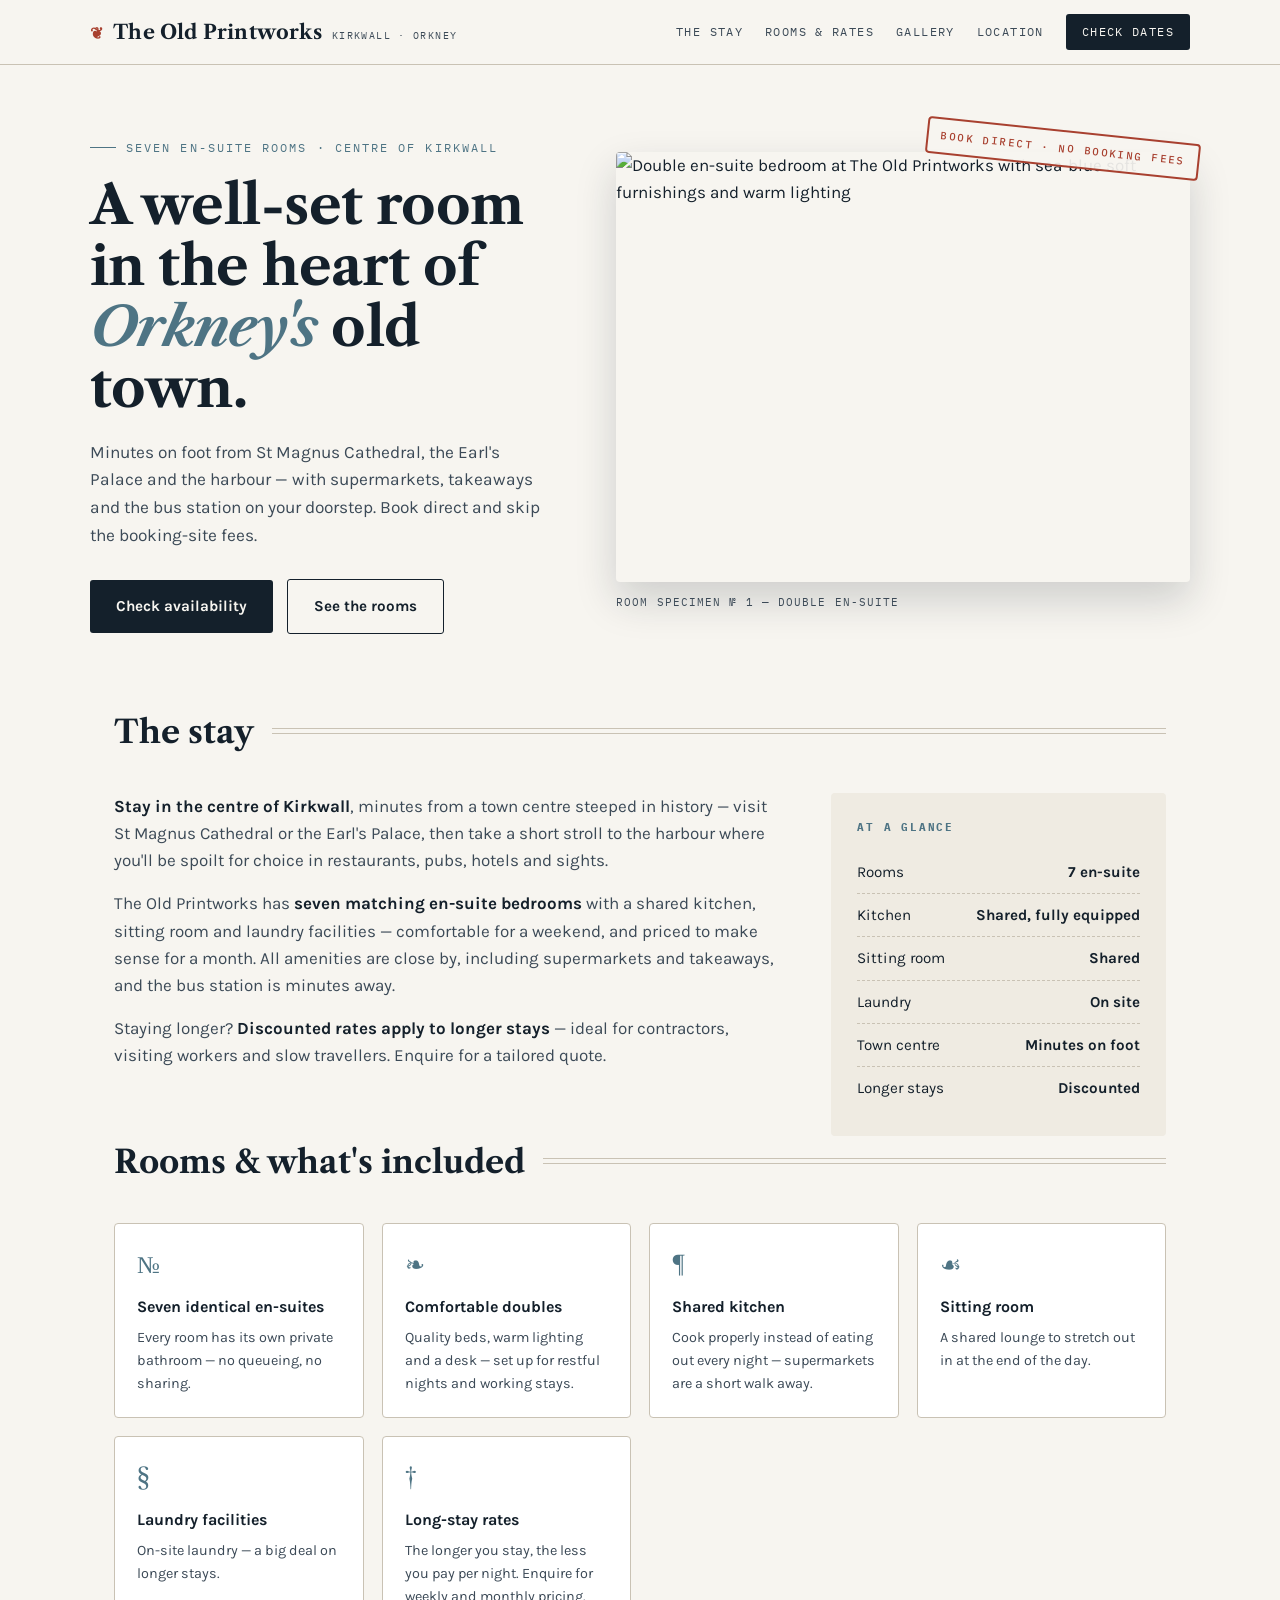
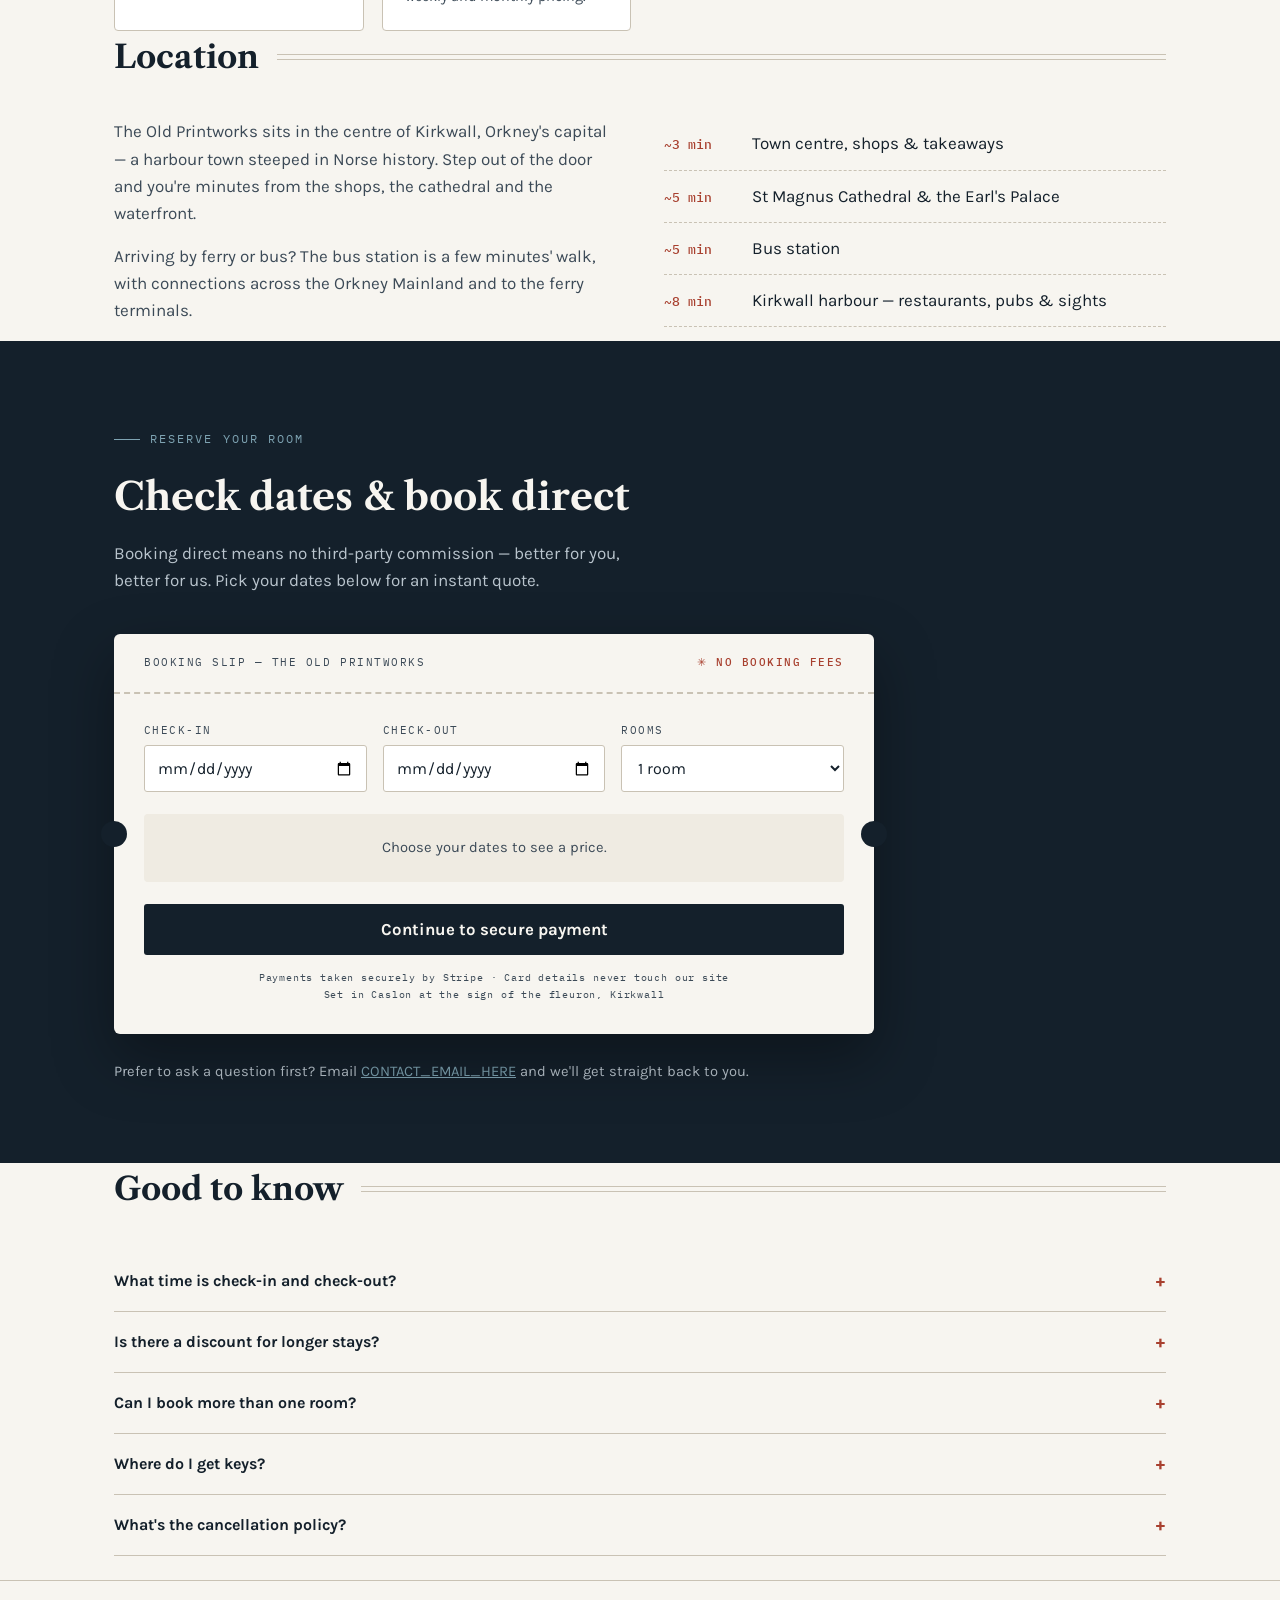
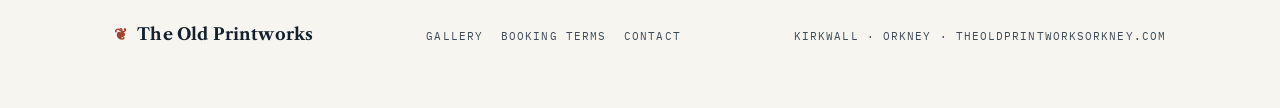
==== index.html @ 2351b2e9 "Add files via upload" ====
<!DOCTYPE html>
<html lang="en-GB">
<head>
<meta charset="UTF-8">
<meta name="viewport" content="width=device-width, initial-scale=1.0">
<title>The Old Printworks — Kirkwall, Orkney | Book Direct</title>
<meta name="description" content="Seven en-suite rooms in the centre of Kirkwall, minutes from St Magnus Cathedral, the harbour and the bus station. Book direct — no booking fees. Discounts for longer stays.">
<link rel="preconnect" href="https://fonts.googleapis.com">
<link rel="preconnect" href="https://fonts.gstatic.com" crossorigin>
<link href="https://fonts.googleapis.com/css2?family=Libre+Caslon+Text:ital,wght@0,400;0,700;1,400&family=Karla:wght@400;500;700&family=IBM+Plex+Mono:wght@400;500&display=swap" rel="stylesheet">
<link rel="stylesheet" href="styles.css">
</head>
<body>

<header>
  <div class="wrap mast">
    <a class="wordmark" href="index.html">
      <span class="fleuron">❦</span> The Old Printworks <small>Kirkwall · Orkney</small>
    </a>
    <nav aria-label="Main">
      <a href="#stay">The stay</a>
      <a href="#rooms">Rooms &amp; rates</a>
      <a href="gallery.html">Gallery</a>
      <a href="#location">Location</a>
      <a class="nav-book" href="#book">Check dates</a>
    </nav>
  </div>
</header>

<main id="top">

  <!-- HERO -->
  <div class="wrap hero">
    <div>
      <span class="eyebrow">Seven en-suite rooms · Centre of Kirkwall</span>
      <h1 class="display">A well-set room in the heart of <em>Orkney's</em> old town.</h1>
      <p class="lede">Minutes on foot from St Magnus Cathedral, the Earl's Palace and the harbour — with supermarkets, takeaways and the bus station on your doorstep. Book direct and skip the booking-site fees.</p>
      <div class="hero-ctas">
        <a class="btn btn-ink" href="#book">Check availability</a>
        <a class="btn btn-ghost" href="gallery.html">See the rooms</a>
      </div>
    </div>
    <figure class="hero-figure">
      <span class="stamp">Book direct · No booking fees</span>
      <img src="images/hero.jpg" alt="Double en-suite bedroom at The Old Printworks with sea-blue soft furnishings and warm lighting" width="1200" height="900">
      <figcaption>Room specimen № 1 — double en-suite</figcaption>
    </figure>
  </div>

  <!-- ABOUT -->
  <section id="stay" class="wrap">
    <div class="rule-title"><h2>The stay</h2></div>
    <div class="about-grid">
      <div>
        <p><strong>Stay in the centre of Kirkwall</strong>, minutes from a town centre steeped in history — visit St Magnus Cathedral or the Earl's Palace, then take a short stroll to the harbour where you'll be spoilt for choice in restaurants, pubs, hotels and sights.</p>
        <p>The Old Printworks has <strong>seven matching en-suite bedrooms</strong> with a shared kitchen, sitting room and laundry facilities — comfortable for a weekend, and priced to make sense for a month. All amenities are close by, including supermarkets and takeaways, and the bus station is minutes away.</p>
        <p>Staying longer? <strong>Discounted rates apply to longer stays</strong> — ideal for contractors, visiting workers and slow travellers. Enquire for a tailored quote.</p>
      </div>
      <aside class="fact-card" aria-label="At a glance">
        <h3>At a glance</h3>
        <ul>
          <li><span>Rooms</span><span>7 en-suite</span></li>
          <li><span>Kitchen</span><span>Shared, fully equipped</span></li>
          <li><span>Sitting room</span><span>Shared</span></li>
          <li><span>Laundry</span><span>On site</span></li>
          <li><span>Town centre</span><span>Minutes on foot</span></li>
          <li><span>Longer stays</span><span>Discounted</span></li>
        </ul>
      </aside>
    </div>
  </section>

  <!-- ROOMS / AMENITIES -->
  <section id="rooms" class="wrap">
    <div class="rule-title"><h2>Rooms &amp; what's included</h2></div>
    <div class="amen-grid">
      <div class="amen"><span class="glyph">№</span><h3>Seven identical en-suites</h3><p>Every room has its own private bathroom — no queueing, no sharing.</p></div>
      <div class="amen"><span class="glyph">❧</span><h3>Comfortable doubles</h3><p>Quality beds, warm lighting and a desk — set up for restful nights and working stays.</p></div>
      <div class="amen"><span class="glyph">¶</span><h3>Shared kitchen</h3><p>Cook properly instead of eating out every night — supermarkets are a short walk away.</p></div>
      <div class="amen"><span class="glyph">☙</span><h3>Sitting room</h3><p>A shared lounge to stretch out in at the end of the day.</p></div>
      <div class="amen"><span class="glyph">§</span><h3>Laundry facilities</h3><p>On-site laundry — a big deal on longer stays.</p></div>
      <div class="amen"><span class="glyph">†</span><h3>Long-stay rates</h3><p>The longer you stay, the less you pay per night. Enquire for weekly and monthly pricing.</p></div>
    </div>
  </section>

  <!-- LOCATION -->
  <section id="location" class="wrap">
    <div class="rule-title"><h2>Location</h2></div>
    <div class="loc-grid">
      <div>
        <p>The Old Printworks sits in the centre of Kirkwall, Orkney's capital — a harbour town steeped in Norse history. Step out of the door and you're minutes from the shops, the cathedral and the waterfront.</p>
        <p>Arriving by ferry or bus? The bus station is a few minutes' walk, with connections across the Orkney Mainland and to the ferry terminals.</p>
      </div>
      <ul class="walktimes">
        <li><span class="min">~3 min</span> Town centre, shops &amp; takeaways</li>
        <li><span class="min">~5 min</span> St Magnus Cathedral &amp; the Earl's Palace</li>
        <li><span class="min">~5 min</span> Bus station</li>
        <li><span class="min">~8 min</span> Kirkwall harbour — restaurants, pubs &amp; sights</li>
      </ul>
    </div>
  </section>

  <!-- BOOKING -->
  <section id="book">
    <div class="wrap">
      <span class="eyebrow">Reserve your room</span>
      <h2>Check dates &amp; book direct</h2>
      <p class="sub">Booking direct means no third-party commission — better for you, better for us. Pick your dates below for an instant quote.</p>

      <div class="ticket" role="form" aria-label="Booking form">
        <div class="ticket-head">
          <span>Booking slip — The Old Printworks</span>
          <span class="no-fee">✳ No booking fees</span>
        </div>
        <div class="ticket-body">
          <div class="field-row">
            <div class="field">
              <label for="checkin">Check-in</label>
              <input type="date" id="checkin">
            </div>
            <div class="field">
              <label for="checkout">Check-out</label>
              <input type="date" id="checkout">
            </div>
            <div class="field">
              <label for="roomqty">Rooms</label>
              <select id="roomqty">
                <option value="1">1 room</option>
                <option value="2">2 rooms</option>
                <option value="3">3 rooms</option>
                <option value="4">4 rooms</option>
                <option value="5">5 rooms</option>
                <option value="6">6 rooms</option>
                <option value="7">7 rooms — whole house</option>
              </select>
            </div>
          </div>

          <div class="quote" id="quote" aria-live="polite">
            <div class="quote-empty">Choose your dates to see a price.</div>
          </div>

          <button class="btn btn-ink" id="paybtn" type="button">Continue to secure payment</button>
          <p class="ticket-fineprint">Payments taken securely by Stripe · Card details never touch our site<br>Set in Caslon at the sign of the fleuron, Kirkwall</p>
        </div>
      </div>

      <p class="book-alt">Prefer to ask a question first? Email <a href="mailto:CONTACT_EMAIL_HERE">CONTACT_EMAIL_HERE</a> and we'll get straight back to you.</p>
    </div>
  </section>

  <!-- FAQ -->
  <section class="wrap" id="faq">
    <div class="rule-title"><h2>Good to know</h2></div>
    <details>
      <summary>What time is check-in and check-out?</summary>
      <p>Check-in from 3pm, check-out by 10:30am. Need flexibility? Just ask — we'll help where we can.</p>
    </details>
    <details>
      <summary>Is there a discount for longer stays?</summary>
      <p>Yes — weekly and monthly rates are discounted, and the quote above applies this automatically. For stays over a month, email us for a tailored price.</p>
    </details>
    <details>
      <summary>Can I book more than one room?</summary>
      <p>Absolutely. All seven rooms are identical en-suites, so groups and work crews are easy — select the number of rooms above, or enquire to book the whole house.</p>
    </details>
    <details>
      <summary>Where do I get keys?</summary>
      <p>Full arrival instructions are sent with your booking confirmation email.</p>
    </details>
    <details>
      <summary>What's the cancellation policy?</summary>
      <p>See our <a href="terms.html">booking terms</a> for the full cancellation policy.</p>
    </details>
  </section>

</main>

<footer>
  <div class="wrap foot-grid">
    <a class="wordmark" href="index.html"><span class="fleuron">❦</span> The Old Printworks</a>
    <div class="foot-links">
      <a href="gallery.html">Gallery</a>
      <a href="terms.html">Booking terms</a>
      <a href="mailto:CONTACT_EMAIL_HERE">Contact</a>
    </div>
    <span class="foot-meta">Kirkwall · Orkney · theoldprintworksorkney.com</span>
  </div>
</footer>

<script src="booking.js"></script>
</body>
</html>
---- styles.css ----
:root{
  --paper:#F7F5F0;
  --paper-deep:#EFEBE2;
  --ink:#14202B;
  --ink-soft:#3C4A57;
  --sea:#7EA3B2;
  --sea-deep:#4E7484;
  --redink:#A8402F;
  --rule:#C9C2B4;
  --display:'Libre Caslon Text', Georgia, 'Times New Roman', serif;
  --body:'Karla', 'Segoe UI', Arial, sans-serif;
  --mono:'IBM Plex Mono', 'Courier New', monospace;
}
*{box-sizing:border-box;margin:0;padding:0}
html{scroll-behavior:smooth}
@media (prefers-reduced-motion: reduce){
  html{scroll-behavior:auto}
  *,*::before,*::after{animation:none!important;transition:none!important}
}
body{
  background:var(--paper);
  color:var(--ink);
  font-family:var(--body);
  font-size:17px;
  line-height:1.6;
  -webkit-font-smoothing:antialiased;
}
a{color:var(--sea-deep)}
a:focus-visible,button:focus-visible,input:focus-visible,select:focus-visible,textarea:focus-visible{
  outline:3px solid var(--sea-deep);outline-offset:2px;
}
.wrap{max-width:1100px;margin:0 auto;padding:0 24px}

/* ---------- Masthead ---------- */
header{
  border-bottom:1px solid var(--rule);
  background:var(--paper);
  position:sticky;top:0;z-index:50;
}
.mast{
  display:flex;align-items:center;justify-content:space-between;
  padding:14px 0;gap:16px;
}
.wordmark{
  font-family:var(--display);
  font-size:1.25rem;font-weight:700;letter-spacing:.01em;
  color:var(--ink);text-decoration:none;display:flex;align-items:baseline;gap:10px;
}
.wordmark .fleuron{color:var(--redink);font-size:1rem}
.wordmark small{
  font-family:var(--mono);font-size:.62rem;font-weight:400;
  letter-spacing:.14em;color:var(--ink-soft);text-transform:uppercase;
}
nav{display:flex;gap:22px;align-items:center}
nav a{
  font-family:var(--mono);font-size:.72rem;letter-spacing:.12em;
  text-transform:uppercase;text-decoration:none;color:var(--ink-soft);
}
nav a:hover,nav a[aria-current="page"]{color:var(--redink)}
.nav-book{
  background:var(--ink);color:var(--paper)!important;
  padding:9px 16px;border-radius:3px;
}
.nav-book:hover{background:var(--redink);color:var(--paper)!important}
@media (max-width:760px){ nav a:not(.nav-book){display:none} }

/* ---------- Shared bits ---------- */
.eyebrow{
  font-family:var(--mono);font-size:.72rem;letter-spacing:.18em;
  text-transform:uppercase;color:var(--sea-deep);
  display:inline-flex;align-items:center;gap:10px;margin-bottom:18px;
}
.eyebrow::before{content:"";width:26px;height:1px;background:var(--sea-deep)}
.btn{
  display:inline-block;font-family:var(--body);font-weight:700;
  font-size:.95rem;text-decoration:none;border-radius:3px;
  padding:14px 26px;border:none;cursor:pointer;
  transition:background .15s ease;
}
.btn-ink{background:var(--ink);color:var(--paper)}
.btn-ink:hover{background:var(--redink)}
.btn-ghost{background:transparent;color:var(--ink);border:1px solid var(--ink)}
.btn-ghost:hover{border-color:var(--redink);color:var(--redink)}

section{padding:64px 0}
.rule-title{display:flex;align-items:center;gap:18px;margin-bottom:36px}
.rule-title h2,.rule-title h1{
  font-family:var(--display);font-weight:700;
  font-size:clamp(1.5rem,3vw,2rem);white-space:nowrap;
}
.rule-title::after{
  content:"";flex:1;height:4px;
  border-top:1px solid var(--rule);border-bottom:1px solid var(--rule);
}

/* ---------- Hero (index) ---------- */
.hero{
  display:grid;grid-template-columns:minmax(0,5fr) minmax(0,6fr);
  gap:48px;align-items:center;padding:64px 0 72px;
}
@media (max-width:860px){ .hero{grid-template-columns:1fr;padding:40px 0 48px} }
h1.display{
  font-family:var(--display);font-weight:700;
  font-size:clamp(2.1rem, 4.6vw, 3.4rem);
  line-height:1.12;letter-spacing:-0.01em;margin-bottom:20px;
}
h1.display em{font-style:italic;color:var(--sea-deep)}
.hero p.lede{font-size:1.08rem;color:var(--ink-soft);max-width:46ch;margin-bottom:30px}
.hero-ctas{display:flex;gap:14px;flex-wrap:wrap;align-items:center}
.hero-figure{position:relative}
.hero-figure img{
  width:100%;height:auto;display:block;border-radius:4px;
  box-shadow:0 18px 40px rgba(20,32,43,.18);
}
.hero-figure figcaption{
  font-family:var(--mono);font-size:.68rem;letter-spacing:.1em;
  text-transform:uppercase;color:var(--ink-soft);margin-top:12px;
}
.stamp{
  position:absolute;top:-22px;right:-10px;
  transform:rotate(6deg);
  font-family:var(--mono);font-size:.66rem;font-weight:500;
  letter-spacing:.14em;text-transform:uppercase;
  color:var(--redink);border:2px solid var(--redink);
  border-radius:4px;padding:8px 12px;background:rgba(247,245,240,.92);
}
@media (max-width:860px){ .stamp{top:-16px;right:6px} }
@keyframes rise{from{opacity:0;transform:translateY(14px)}to{opacity:1;transform:none}}
.hero > *{animation:rise .6s ease both}
.hero > *:nth-child(2){animation-delay:.12s}

/* ---------- About ---------- */
.about-grid{display:grid;grid-template-columns:2fr 1fr;gap:48px}
@media (max-width:860px){ .about-grid{grid-template-columns:1fr} }
.about-grid p{margin-bottom:16px;color:var(--ink-soft)}
.about-grid p strong{color:var(--ink)}
.fact-card{
  background:var(--paper-deep);border-radius:4px;padding:26px;align-self:start;
}
.fact-card h3{
  font-family:var(--mono);font-size:.7rem;letter-spacing:.16em;
  text-transform:uppercase;color:var(--sea-deep);margin-bottom:14px;
}
.fact-card ul{list-style:none}
.fact-card li{
  padding:9px 0;border-bottom:1px dashed var(--rule);
  font-size:.95rem;display:flex;justify-content:space-between;gap:12px;
}
.fact-card li:last-child{border-bottom:none}
.fact-card li span:last-child{font-weight:700;text-align:right}

/* ---------- Amenities ---------- */
.amen-grid{display:grid;grid-template-columns:repeat(auto-fit,minmax(220px,1fr));gap:18px}
.amen{
  background:#fff;border:1px solid var(--rule);border-radius:4px;
  padding:22px;transition:transform .15s ease, box-shadow .15s ease;
}
.amen:hover{transform:translateY(-3px);box-shadow:0 10px 24px rgba(20,32,43,.08)}
.amen .glyph{font-family:var(--display);font-size:1.5rem;color:var(--sea-deep);display:block;margin-bottom:10px}
.amen h3{font-size:1rem;margin-bottom:6px}
.amen p{font-size:.9rem;color:var(--ink-soft)}

/* ---------- Location ---------- */
.loc-grid{display:grid;grid-template-columns:1fr 1fr;gap:48px;align-items:start}
@media (max-width:860px){ .loc-grid{grid-template-columns:1fr} }
.loc-grid p{color:var(--ink-soft);margin-bottom:16px}
.walktimes{list-style:none}
.walktimes li{
  display:flex;align-items:baseline;gap:14px;
  padding:12px 0;border-bottom:1px dashed var(--rule);
}
.walktimes .min{
  font-family:var(--mono);font-size:.8rem;color:var(--redink);
  min-width:74px;font-weight:500;
}

/* ---------- Booking ticket ---------- */
#book{background:var(--ink);color:var(--paper);padding:80px 0}
#book .eyebrow{color:var(--sea)}
#book .eyebrow::before{background:var(--sea)}
#book h2{font-family:var(--display);font-size:clamp(1.7rem,3.4vw,2.4rem);margin-bottom:12px}
#book .sub{color:#B9C4CD;max-width:52ch;margin-bottom:40px}
.ticket{
  background:var(--paper);color:var(--ink);border-radius:6px;
  max-width:760px;position:relative;
  box-shadow:0 24px 60px rgba(0,0,0,.35);
}
.ticket::before,.ticket::after{
  content:"";position:absolute;width:26px;height:26px;border-radius:50%;
  background:var(--ink);top:50%;transform:translateY(-50%);
}
.ticket::before{left:-13px}
.ticket::after{right:-13px}
.ticket-head{
  display:flex;justify-content:space-between;align-items:center;
  padding:20px 30px;border-bottom:2px dashed var(--rule);
  font-family:var(--mono);font-size:.68rem;letter-spacing:.14em;
  text-transform:uppercase;color:var(--ink-soft);gap:12px;flex-wrap:wrap;
}
.ticket-head .no-fee{color:var(--redink);font-weight:500}
.ticket-body{padding:28px 30px 30px}
.field-row{display:grid;grid-template-columns:1fr 1fr 1fr;gap:16px;margin-bottom:22px}
@media (max-width:640px){ .field-row{grid-template-columns:1fr} }
.field label{
  display:block;font-family:var(--mono);font-size:.66rem;
  letter-spacing:.14em;text-transform:uppercase;color:var(--ink-soft);
  margin-bottom:7px;
}
.field input,.field select,.field textarea{
  width:100%;padding:12px;border:1px solid var(--rule);border-radius:3px;
  background:#fff;font-family:var(--body);font-size:1rem;color:var(--ink);
}
.quote{background:var(--paper-deep);border-radius:4px;padding:18px 22px;margin-bottom:22px}
.quote-row{display:flex;justify-content:space-between;padding:6px 0;font-size:.95rem;gap:12px}
.quote-row.discount{color:var(--redink)}
.quote-row.total{
  border-top:1px solid var(--rule);margin-top:8px;padding-top:12px;
  font-weight:700;font-size:1.15rem;
}
.quote-row.total .amt{font-family:var(--display)}
.quote-empty{font-size:.92rem;color:var(--ink-soft);text-align:center;padding:4px 0}
.ticket .btn{width:100%;font-size:1.05rem;padding:16px}
.ticket-fineprint{
  font-family:var(--mono);font-size:.64rem;letter-spacing:.08em;
  color:var(--ink-soft);text-align:center;margin-top:14px;line-height:1.7;
}
.book-alt{margin-top:26px;font-size:.92rem;color:#B9C4CD}
.book-alt a{color:var(--sea)}

/* ---------- FAQ ---------- */
details{border-bottom:1px solid var(--rule);padding:16px 0}
details summary{
  cursor:pointer;font-weight:700;font-size:1rem;list-style:none;
  display:flex;justify-content:space-between;align-items:center;gap:12px;
}
details summary::after{content:"+";font-family:var(--mono);color:var(--redink);font-size:1.1rem}
details[open] summary::after{content:"–"}
details p{margin-top:10px;color:var(--ink-soft);font-size:.95rem}

/* ---------- Gallery page ---------- */
.gallery-grid{
  display:grid;grid-template-columns:repeat(auto-fill,minmax(280px,1fr));gap:20px;
}
.gallery-grid figure{
  border-radius:4px;overflow:hidden;background:#fff;
  border:1px solid var(--rule);
}
.gallery-grid img{width:100%;height:240px;object-fit:cover;display:block}
.gallery-grid figcaption{
  font-family:var(--mono);font-size:.66rem;letter-spacing:.12em;
  text-transform:uppercase;color:var(--ink-soft);padding:12px 14px;
}
.gallery-grid .placeholder{
  height:240px;display:flex;align-items:center;justify-content:center;
  background:var(--paper-deep);color:var(--ink-soft);
  font-family:var(--mono);font-size:.7rem;letter-spacing:.12em;
  text-transform:uppercase;text-align:center;padding:20px;
}

/* ---------- Prose pages (terms, confirmation) ---------- */
.prose{max-width:760px;padding:56px 0 80px}
.prose h1{
  font-family:var(--display);font-size:clamp(1.8rem,3.6vw,2.6rem);
  margin-bottom:8px;
}
.prose .updated{
  font-family:var(--mono);font-size:.68rem;letter-spacing:.12em;
  text-transform:uppercase;color:var(--ink-soft);margin-bottom:36px;display:block;
}
.prose h2{
  font-family:var(--display);font-size:1.3rem;margin:36px 0 12px;
}
.prose p,.prose li{color:var(--ink-soft);margin-bottom:12px}
.prose ul{padding-left:22px}
.prose .todo{
  background:#FBF3D8;border:1px dashed #C9A85C;border-radius:4px;
  padding:10px 14px;font-size:.9rem;color:#6B5A22;margin:8px 0 16px;
}

/* ---------- Confirmation ---------- */
.confirm-card{
  max-width:640px;margin:64px auto;background:#fff;
  border:1px solid var(--rule);border-radius:6px;padding:48px 40px;
  text-align:center;
}
.confirm-card .bigstamp{
  display:inline-block;transform:rotate(-4deg);
  font-family:var(--mono);font-size:.8rem;font-weight:500;
  letter-spacing:.16em;text-transform:uppercase;
  color:var(--sea-deep);border:2px solid var(--sea-deep);
  border-radius:4px;padding:10px 16px;margin-bottom:24px;
}
.confirm-card h1{font-family:var(--display);font-size:1.9rem;margin-bottom:14px}
.confirm-card p{color:var(--ink-soft);margin-bottom:12px}

/* ---------- Footer ---------- */
footer{border-top:1px solid var(--rule);padding:40px 0 60px;margin-top:24px}
.foot-grid{display:flex;justify-content:space-between;gap:24px;flex-wrap:wrap;align-items:baseline}
.foot-grid .wordmark{font-size:1.05rem}
.foot-meta{font-family:var(--mono);font-size:.68rem;letter-spacing:.1em;color:var(--ink-soft);text-transform:uppercase}
.foot-links{display:flex;gap:18px;flex-wrap:wrap}
.foot-links a{
  font-family:var(--mono);font-size:.68rem;letter-spacing:.1em;
  text-transform:uppercase;color:var(--ink-soft);text-decoration:none;
}
.foot-links a:hover{color:var(--redink)}
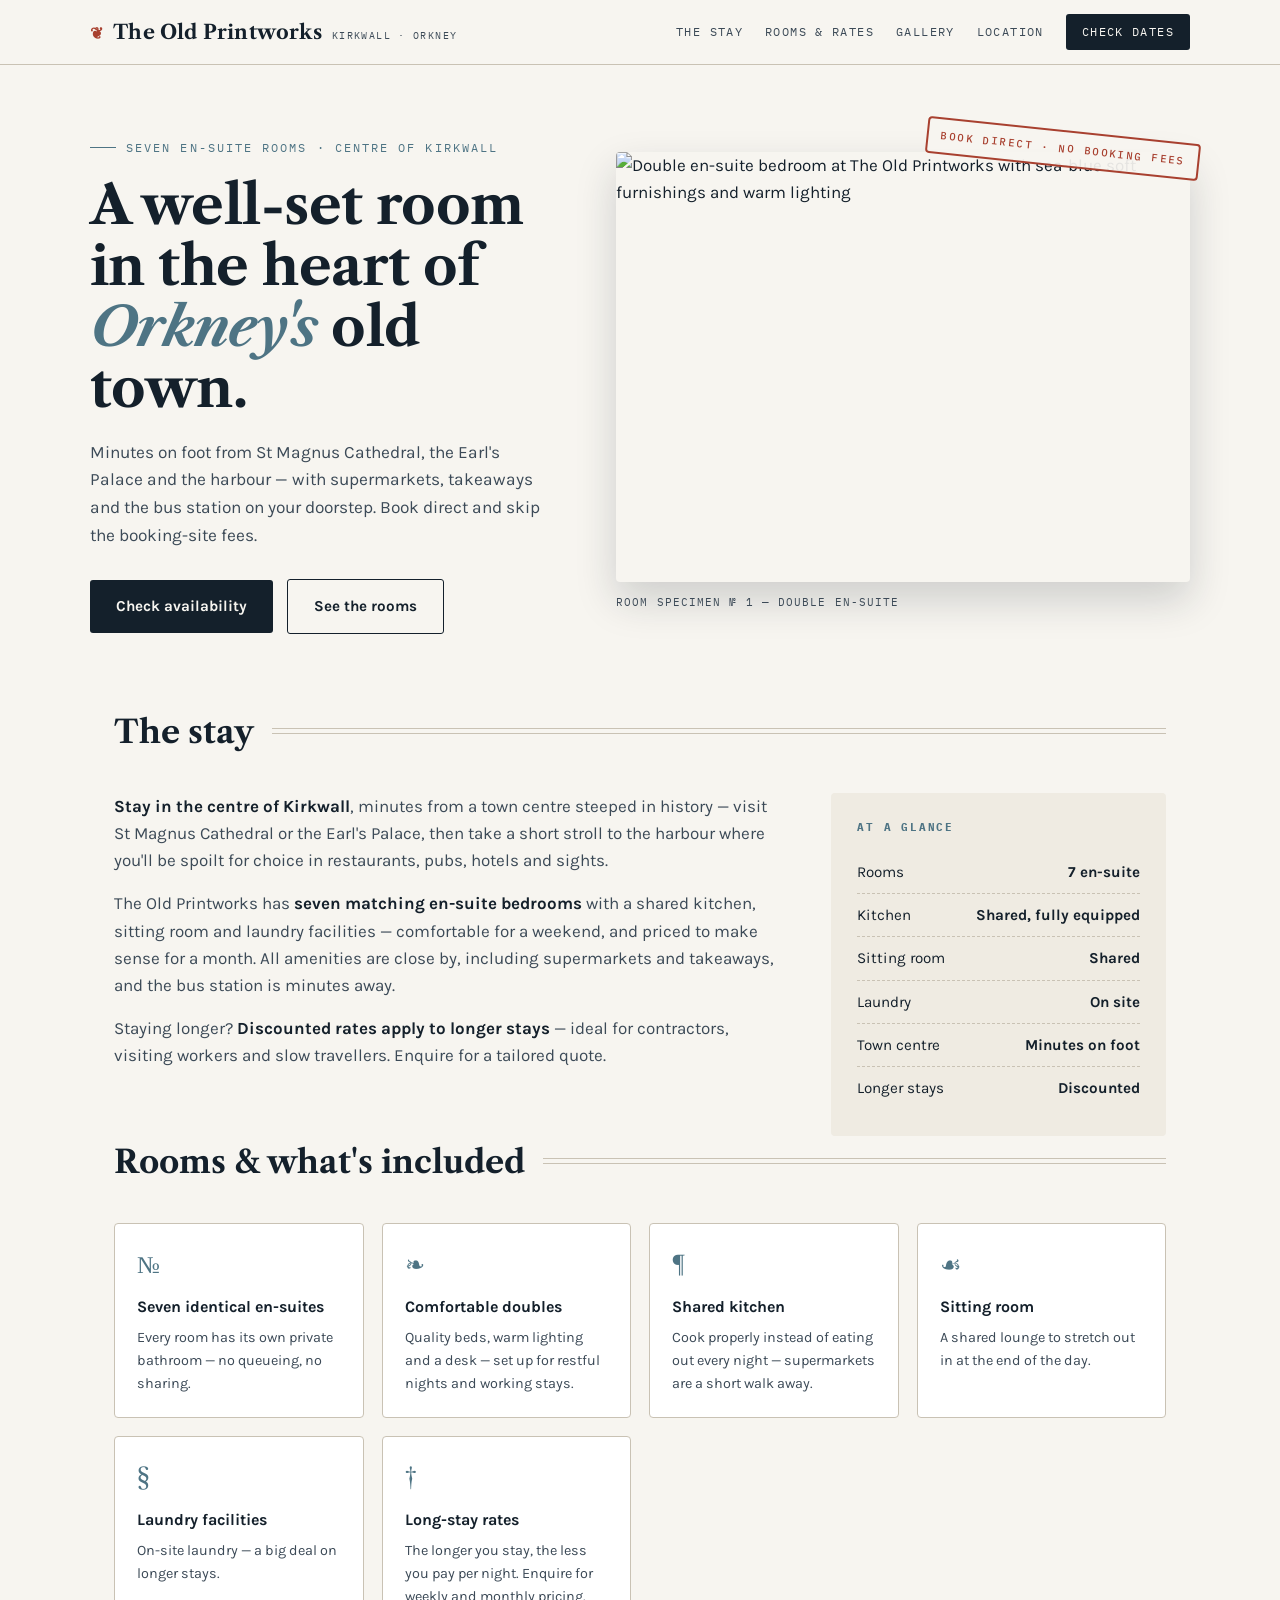
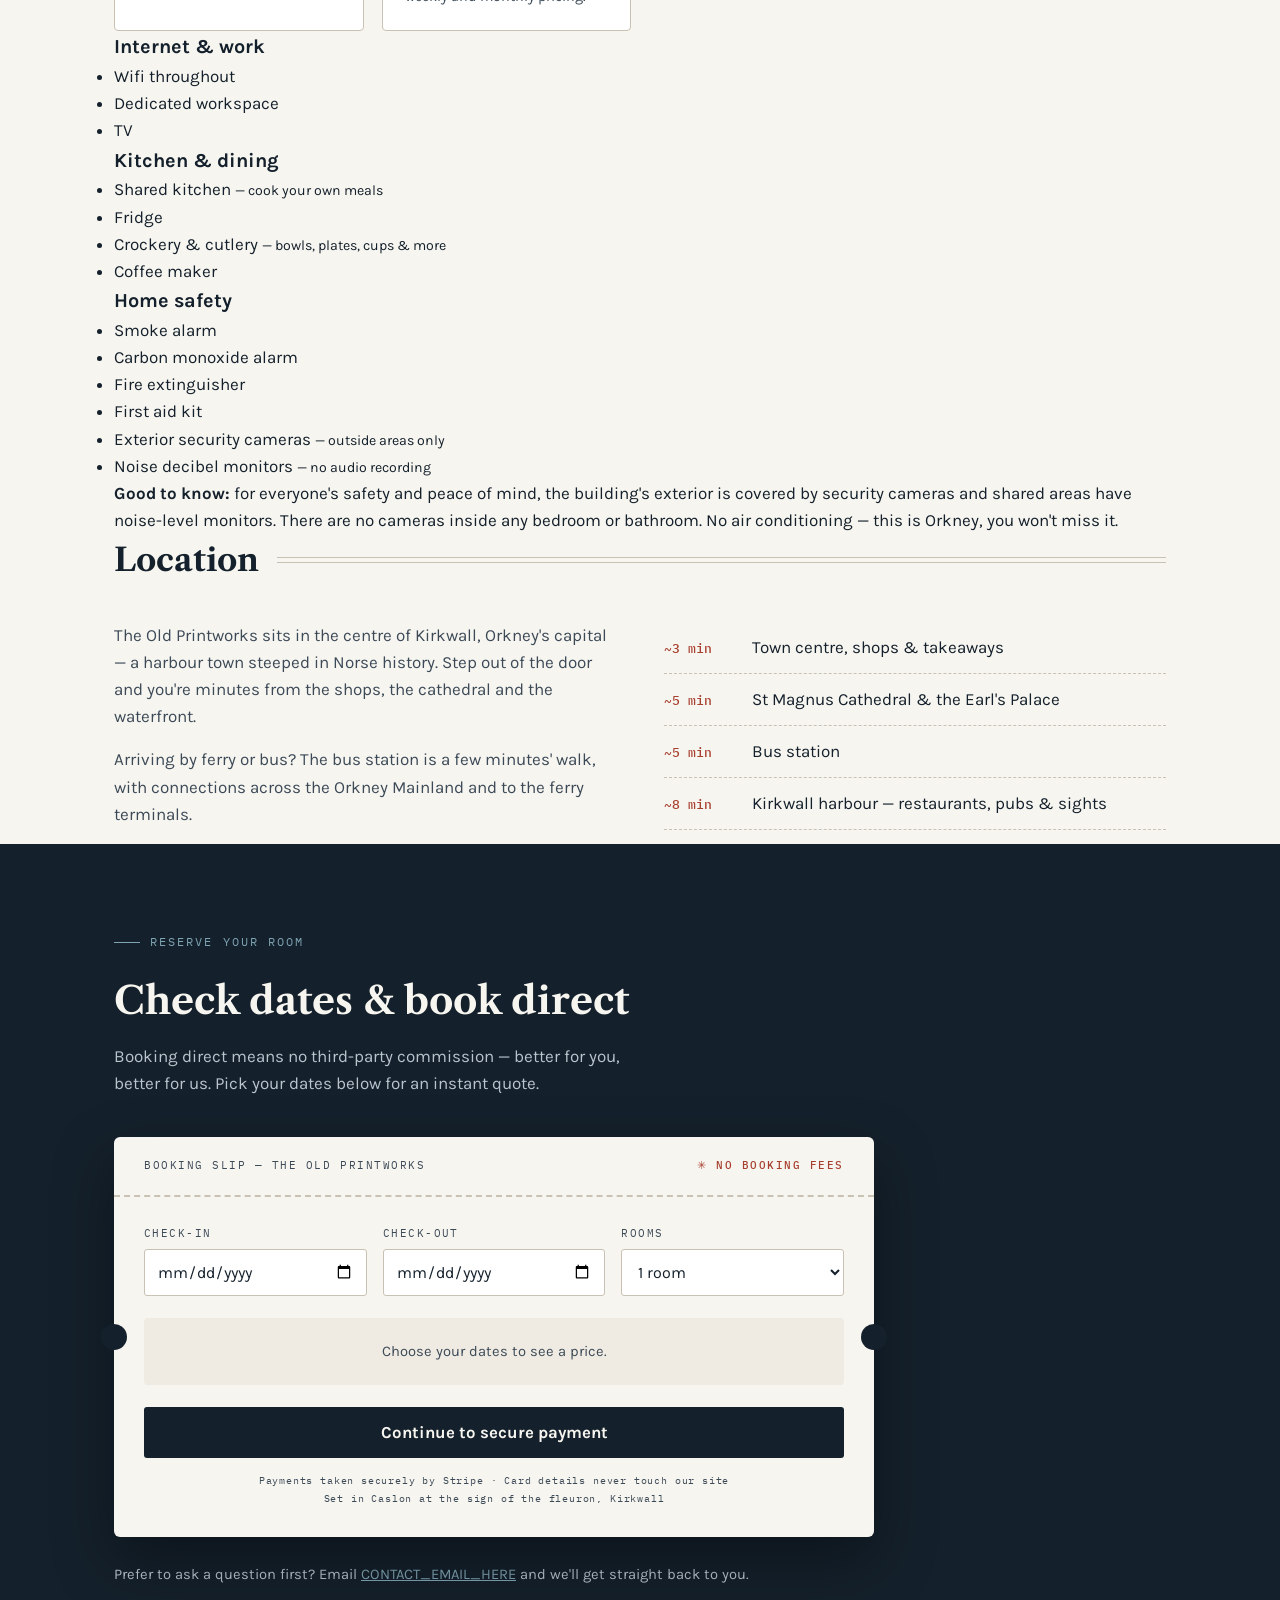
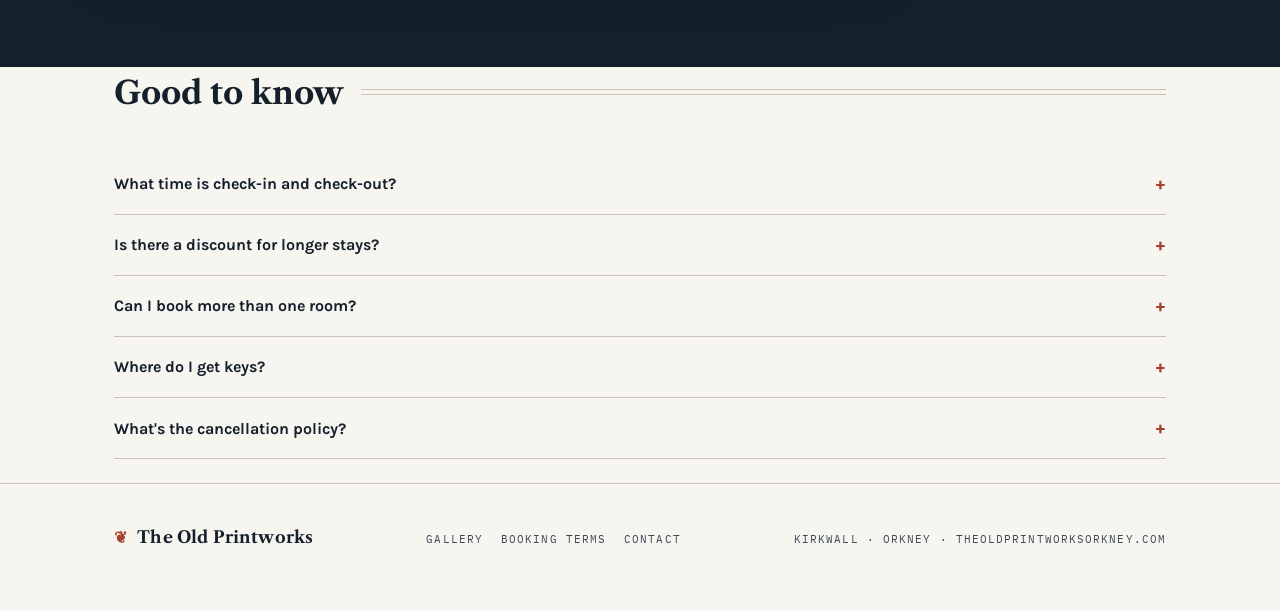
==== commit f48b2774: "Add amenities checklist section to index.html Added a full amenities checklist section detailing int" ====
--- a/index.html
+++ b/index.html
@@ -83,6 +83,40 @@
     </div>
   </section>
 
+  <!-- Full amenities checklist -->
+    <section class="wrap" id="offers">
+    <div class="offer-grid">
+      <div class="offer-col">
+        <h3>Internet &amp; work</h3>
+        <ul>
+          <li>Wifi throughout</li>
+          <li>Dedicated workspace</li>
+          <li>TV</li>
+        </ul>
+      </div>
+      <div class="offer-col">
+        <h3>Kitchen &amp; dining</h3>
+        <ul>
+          <li>Shared kitchen <small>— cook your own meals</small></li>
+          <li>Fridge</li>
+          <li>Crockery &amp; cutlery <small>— bowls, plates, cups &amp; more</small></li>
+          <li>Coffee maker</li>
+        </ul>
+      </div>
+      <div class="offer-col">
+        <h3>Home safety</h3>
+        <ul>
+          <li>Smoke alarm</li>
+          <li>Carbon monoxide alarm</li>
+          <li>Fire extinguisher</li>
+          <li>First aid kit</li>
+          <li>Exterior security cameras <small>— outside areas only</small></li>
+          <li>Noise decibel monitors <small>— no audio recording</small></li>
+        </ul>
+      </div>
+    </div>
+    <p class="offer-note"><strong>Good to know:</strong> for everyone's safety and peace of mind, the building's exterior is covered by security cameras and shared areas have noise-level monitors. There are no cameras inside any bedroom or bathroom. No air conditioning — this is Orkney, you won't miss it.</p>
+    </section>
   <!-- LOCATION -->
   <section id="location" class="wrap">
     <div class="rule-title"><h2>Location</h2></div>
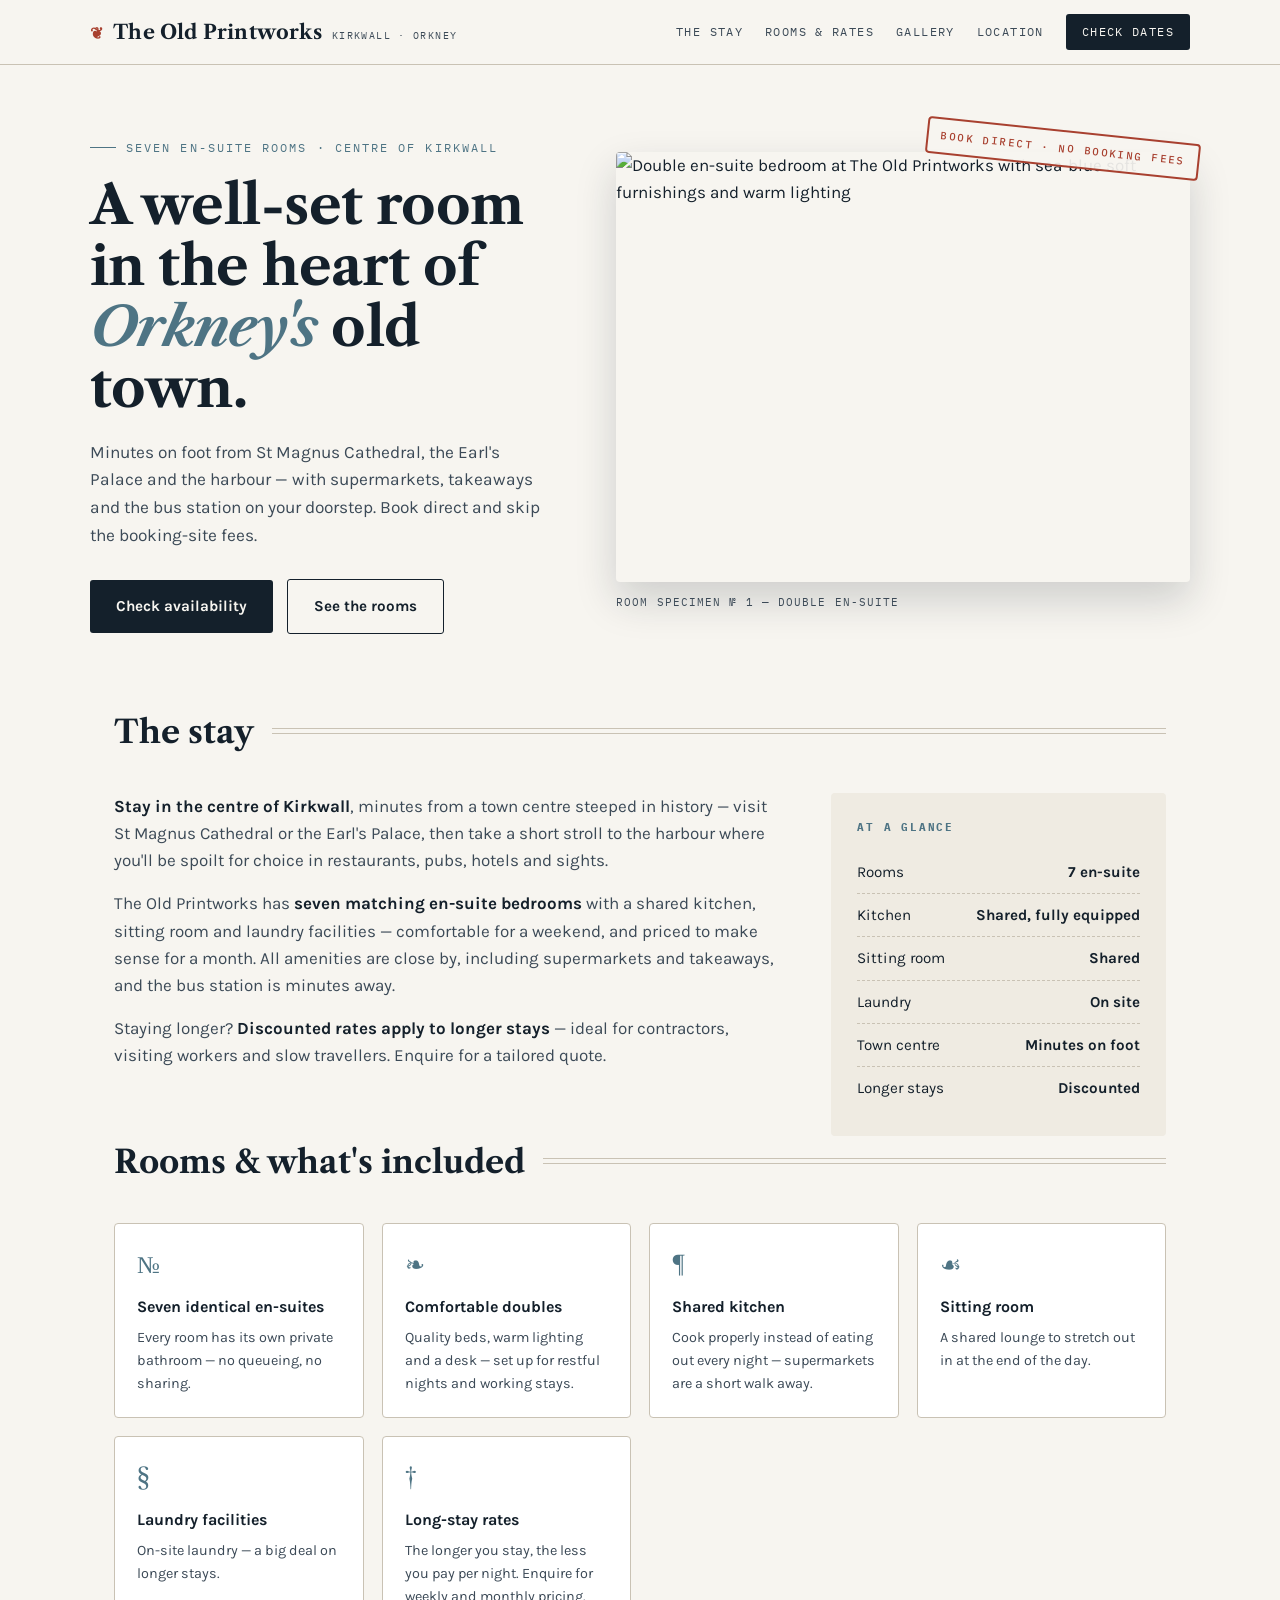
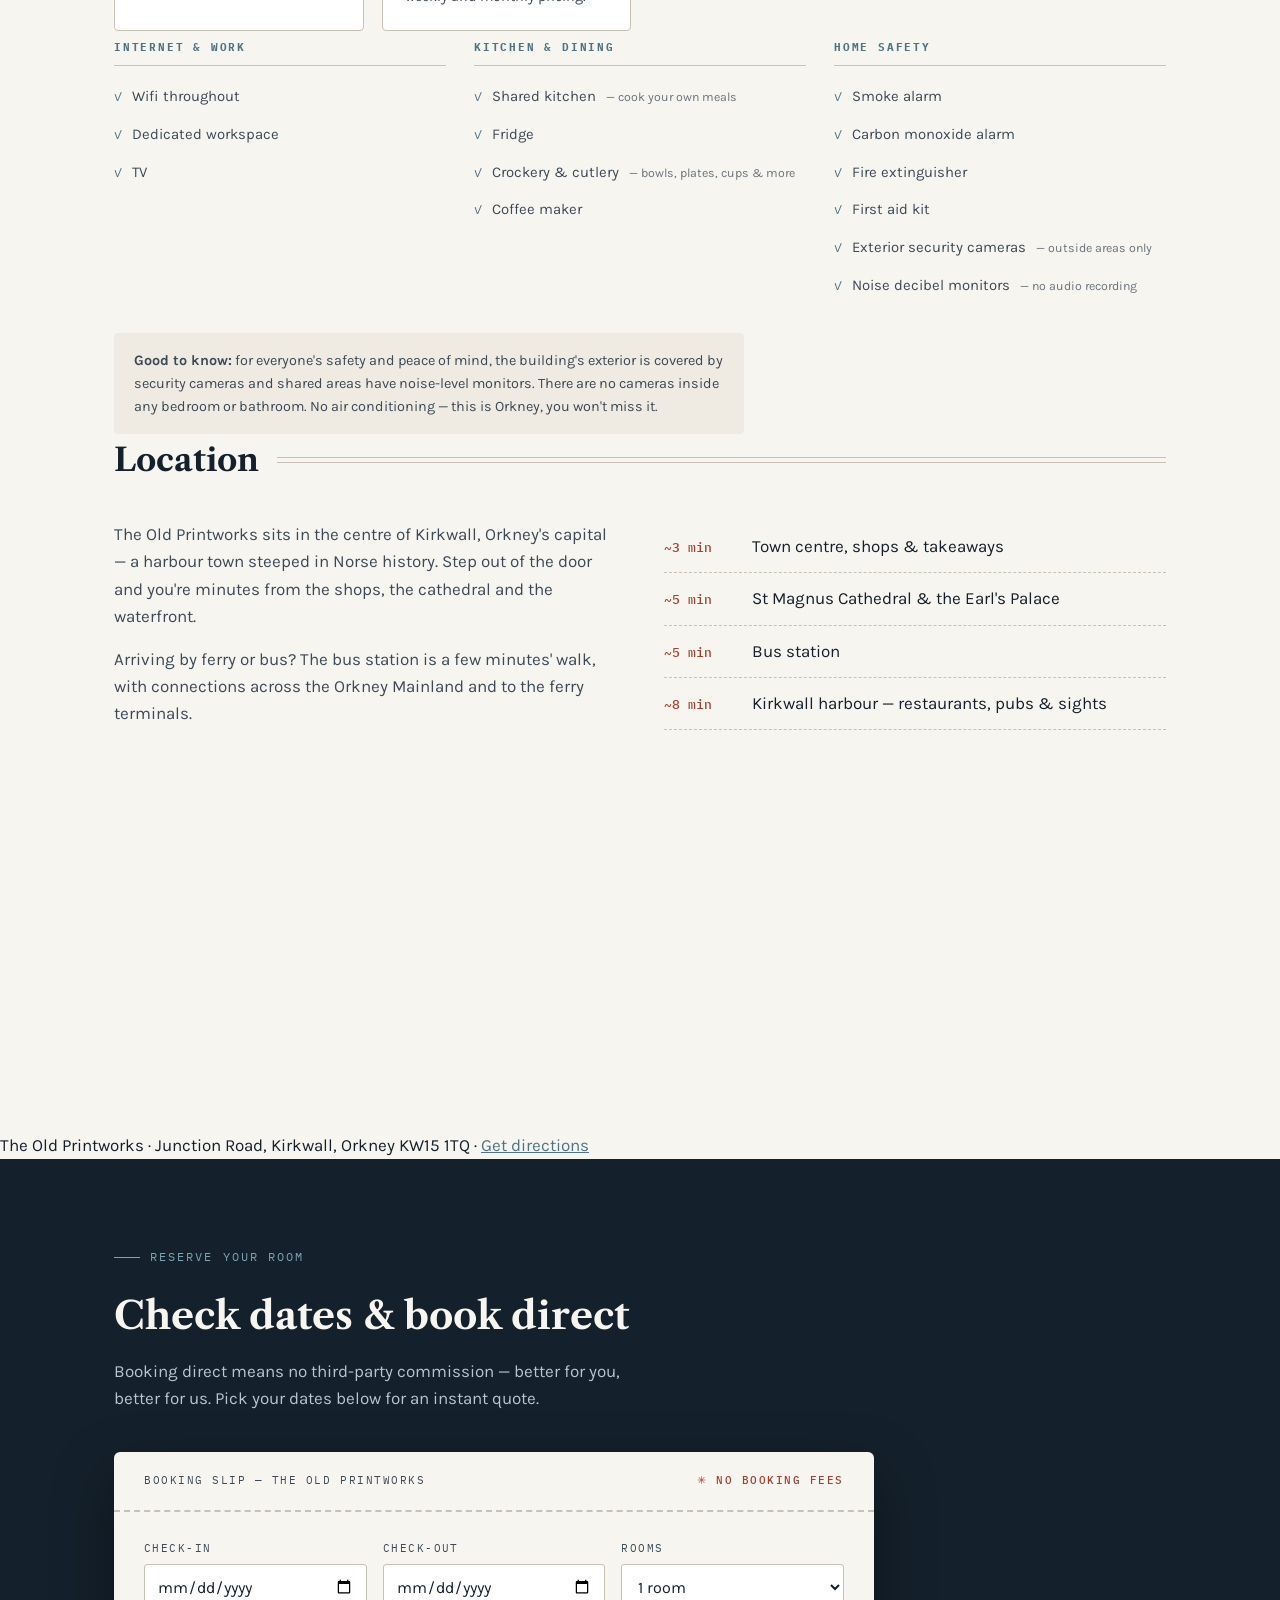
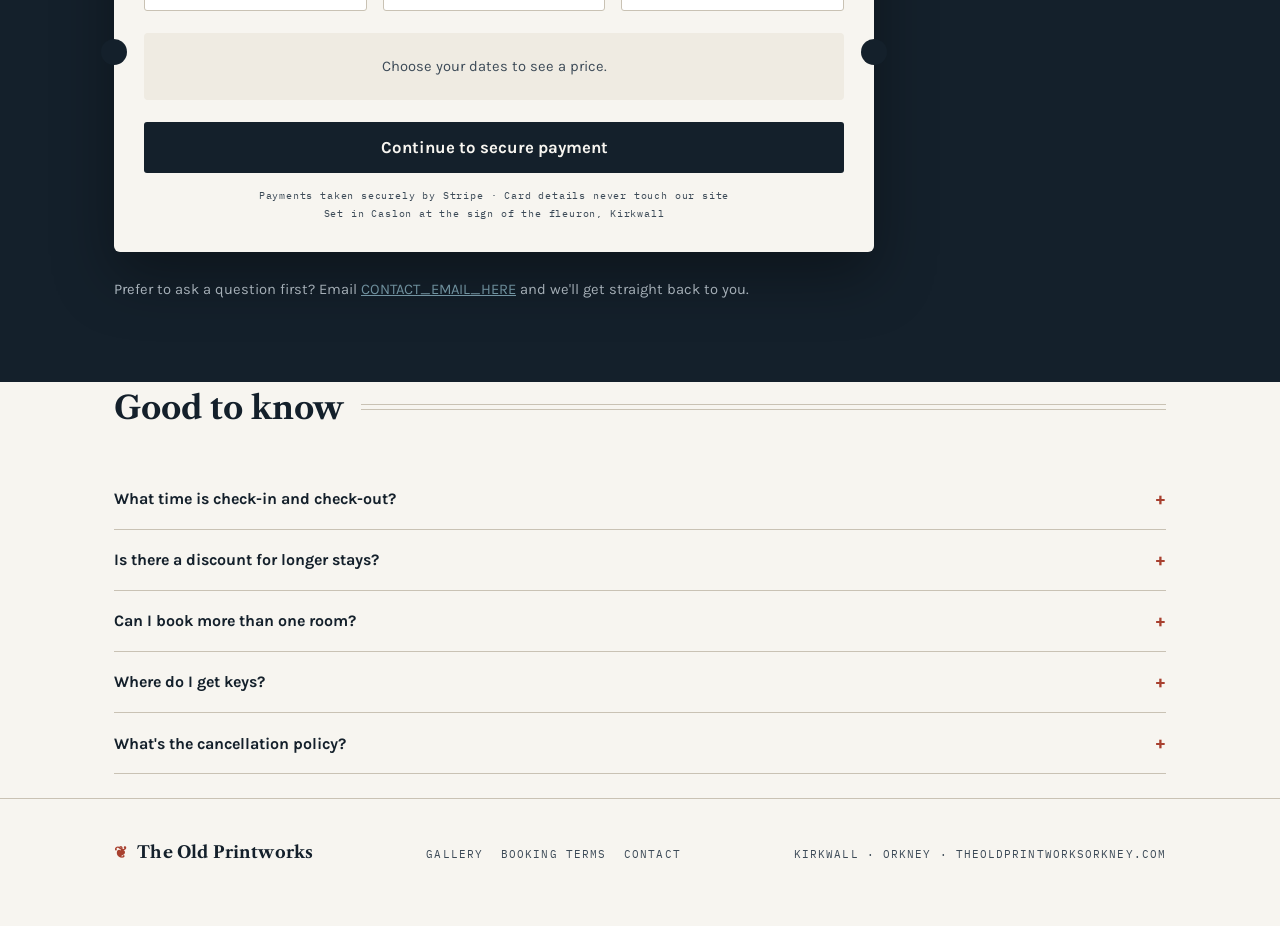
==== commit 4a39ba05: "Update index.html" ====
--- a/index.html
+++ b/index.html
@@ -134,6 +134,18 @@
     </div>
   </section>
 
+  <div class="map-frame">
+      <iframe
+        src="https://www.google.com/maps?q=The+Old+Printworks,+Junction+Road,+Kirkwall,+Orkney+KW15+1TQ&output=embed"
+        width="100%" height="380" style="border:0" loading="lazy"
+        referrerpolicy="no-referrer-when-downgrade"
+        title="Map showing The Old Printworks, Junction Road, Kirkwall">
+      </iframe>
+      <p class="map-caption">The Old Printworks · Junction Road, Kirkwall, Orkney KW15 1TQ ·
+        <a href="https://www.google.com/maps/dir/?api=1&destination=The+Old+Printworks,+Junction+Road,+Kirkwall,+Orkney+KW15+1TQ" target="_blank" rel="noopener">Get directions</a>
+      </p>
+    </div>
+  
   <!-- BOOKING -->
   <section id="book">
     <div class="wrap">
--- a/styles.css
+++ b/styles.css
@@ -304,3 +304,28 @@
   text-transform:uppercase;color:var(--ink-soft);text-decoration:none;
 }
 .foot-links a:hover{color:var(--redink)}
+
+/* ---------- Amenities checklist ---------- */
+.offer-grid{
+  display:grid;grid-template-columns:repeat(auto-fit,minmax(240px,1fr));
+  gap:28px;margin-top:8px;
+}
+.offer-col h3{
+  font-family:var(--mono);font-size:.7rem;letter-spacing:.16em;
+  text-transform:uppercase;color:var(--sea-deep);margin-bottom:12px;
+  padding-bottom:8px;border-bottom:1px solid var(--rule);
+}
+.offer-col ul{list-style:none}
+.offer-col li{
+  padding:7px 0;font-size:.93rem;color:var(--ink-soft);
+  display:flex;gap:10px;align-items:baseline;
+}
+.offer-col li::before{
+  content:"✓";font-family:var(--mono);font-size:.8rem;
+  color:var(--sea-deep);flex-shrink:0;
+}
+.offer-col li small{color:var(--ink-soft);opacity:.75}
+.offer-note{
+  margin-top:28px;background:var(--paper-deep);border-radius:4px;
+  padding:16px 20px;font-size:.9rem;color:var(--ink-soft);max-width:70ch;
+}
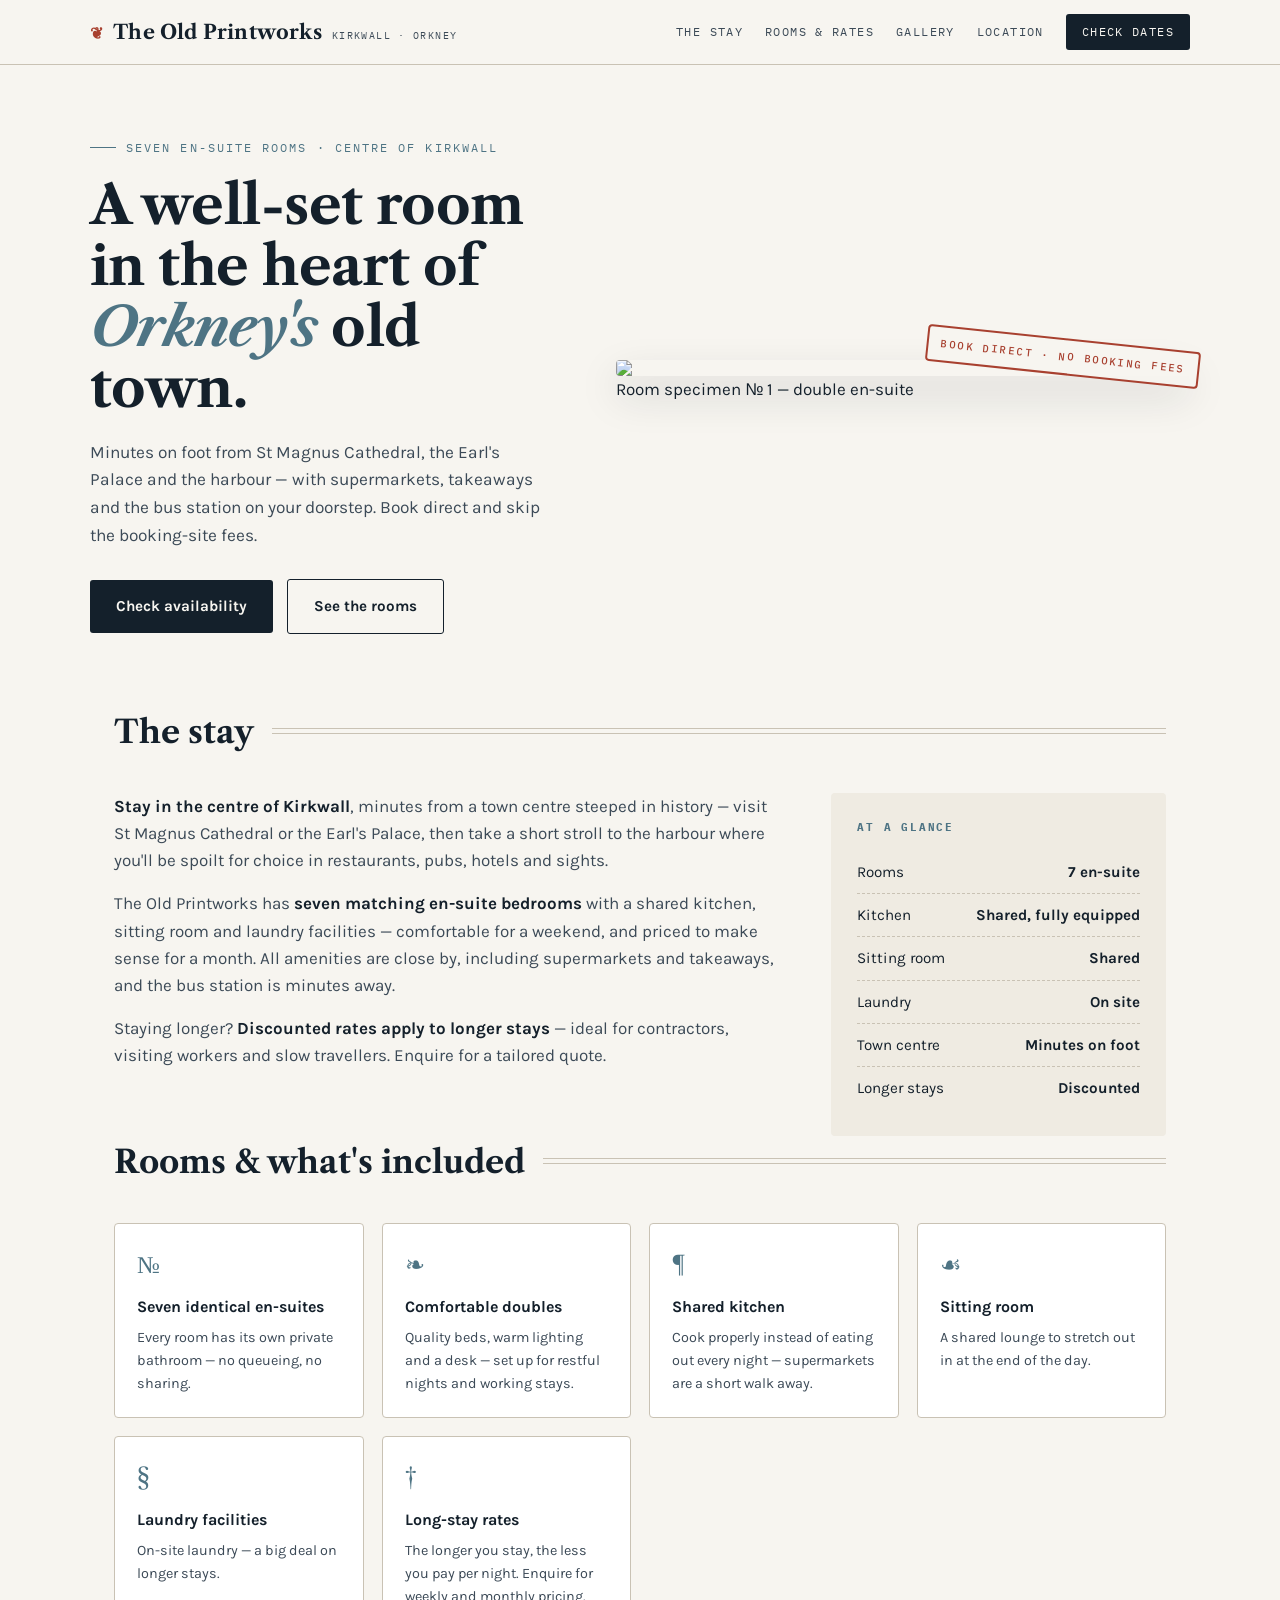
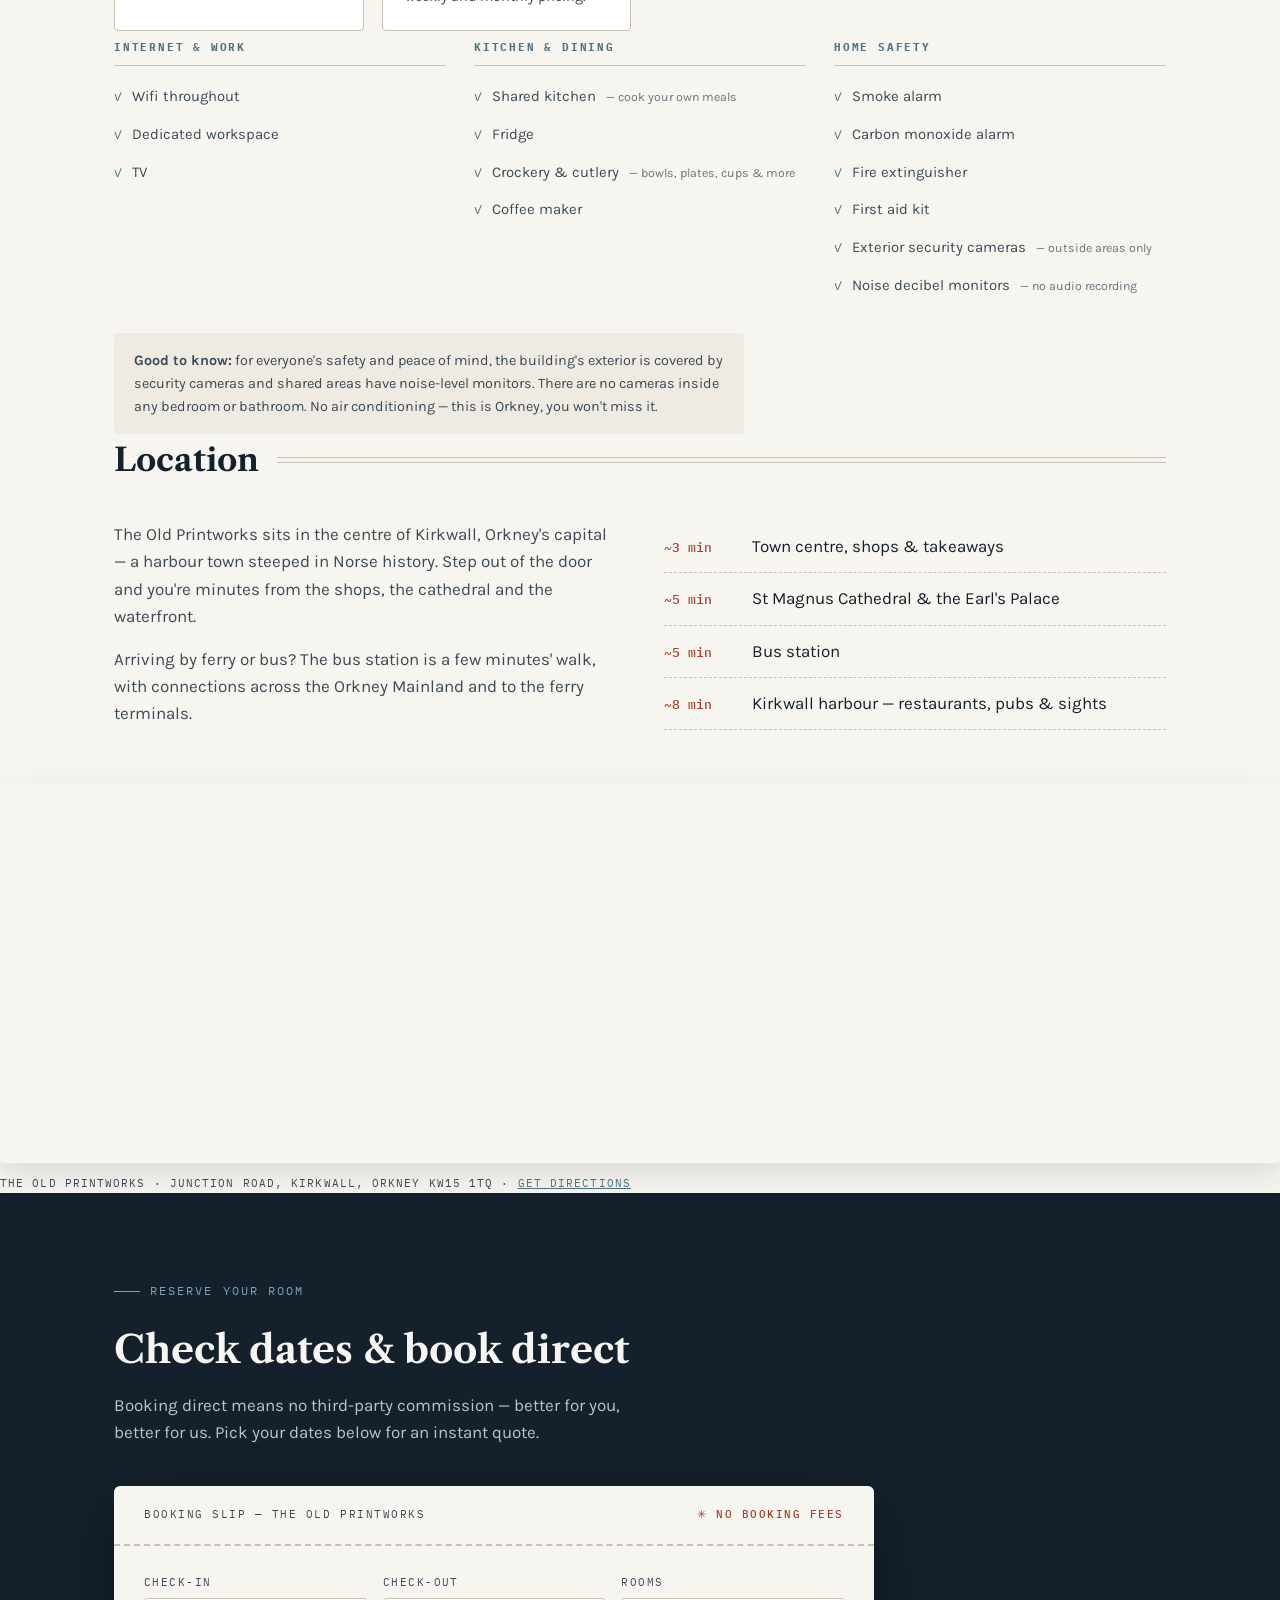
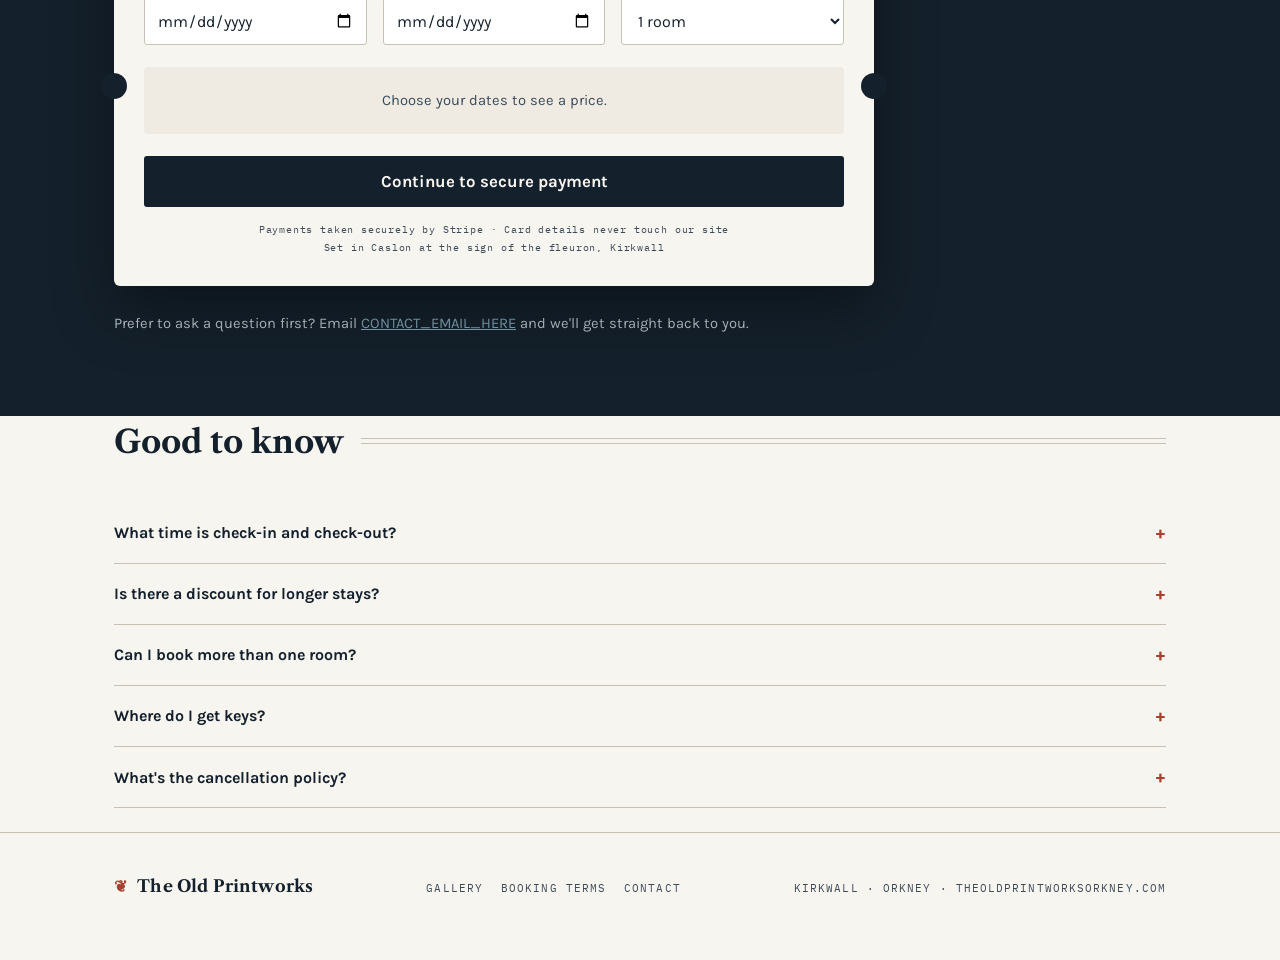
==== commit 3770a14c: "Update index.html" ====
--- a/index.html
+++ b/index.html
@@ -42,7 +42,7 @@
     </div>
     <figure class="hero-figure">
       <span class="stamp">Book direct · No booking fees</span>
-      <img src="images/hero.jpg" alt="Double en-suite bedroom at The Old Printworks with sea-blue soft furnishings and warm lighting" width="1200" height="900">
+      <img src="https://www.google.com/maps?q=58.98123,-2.96201&output=embed"
       <figcaption>Room specimen № 1 — double en-suite</figcaption>
     </figure>
   </div>
--- a/styles.css
+++ b/styles.css
@@ -329,3 +329,15 @@
   margin-top:28px;background:var(--paper-deep);border-radius:4px;
   padding:16px 20px;font-size:.9rem;color:var(--ink-soft);max-width:70ch;
 }
+
+/* ---------- Map ---------- */
+.map-frame{margin-top:40px}
+.map-frame iframe{
+  display:block;border-radius:4px;
+  box-shadow:0 12px 30px rgba(20,32,43,.12);
+  filter:grayscale(25%) sepia(8%);
+}
+.map-caption{
+  font-family:var(--mono);font-size:.68rem;letter-spacing:.1em;
+  text-transform:uppercase;color:var(--ink-soft);margin-top:12px;
+}
